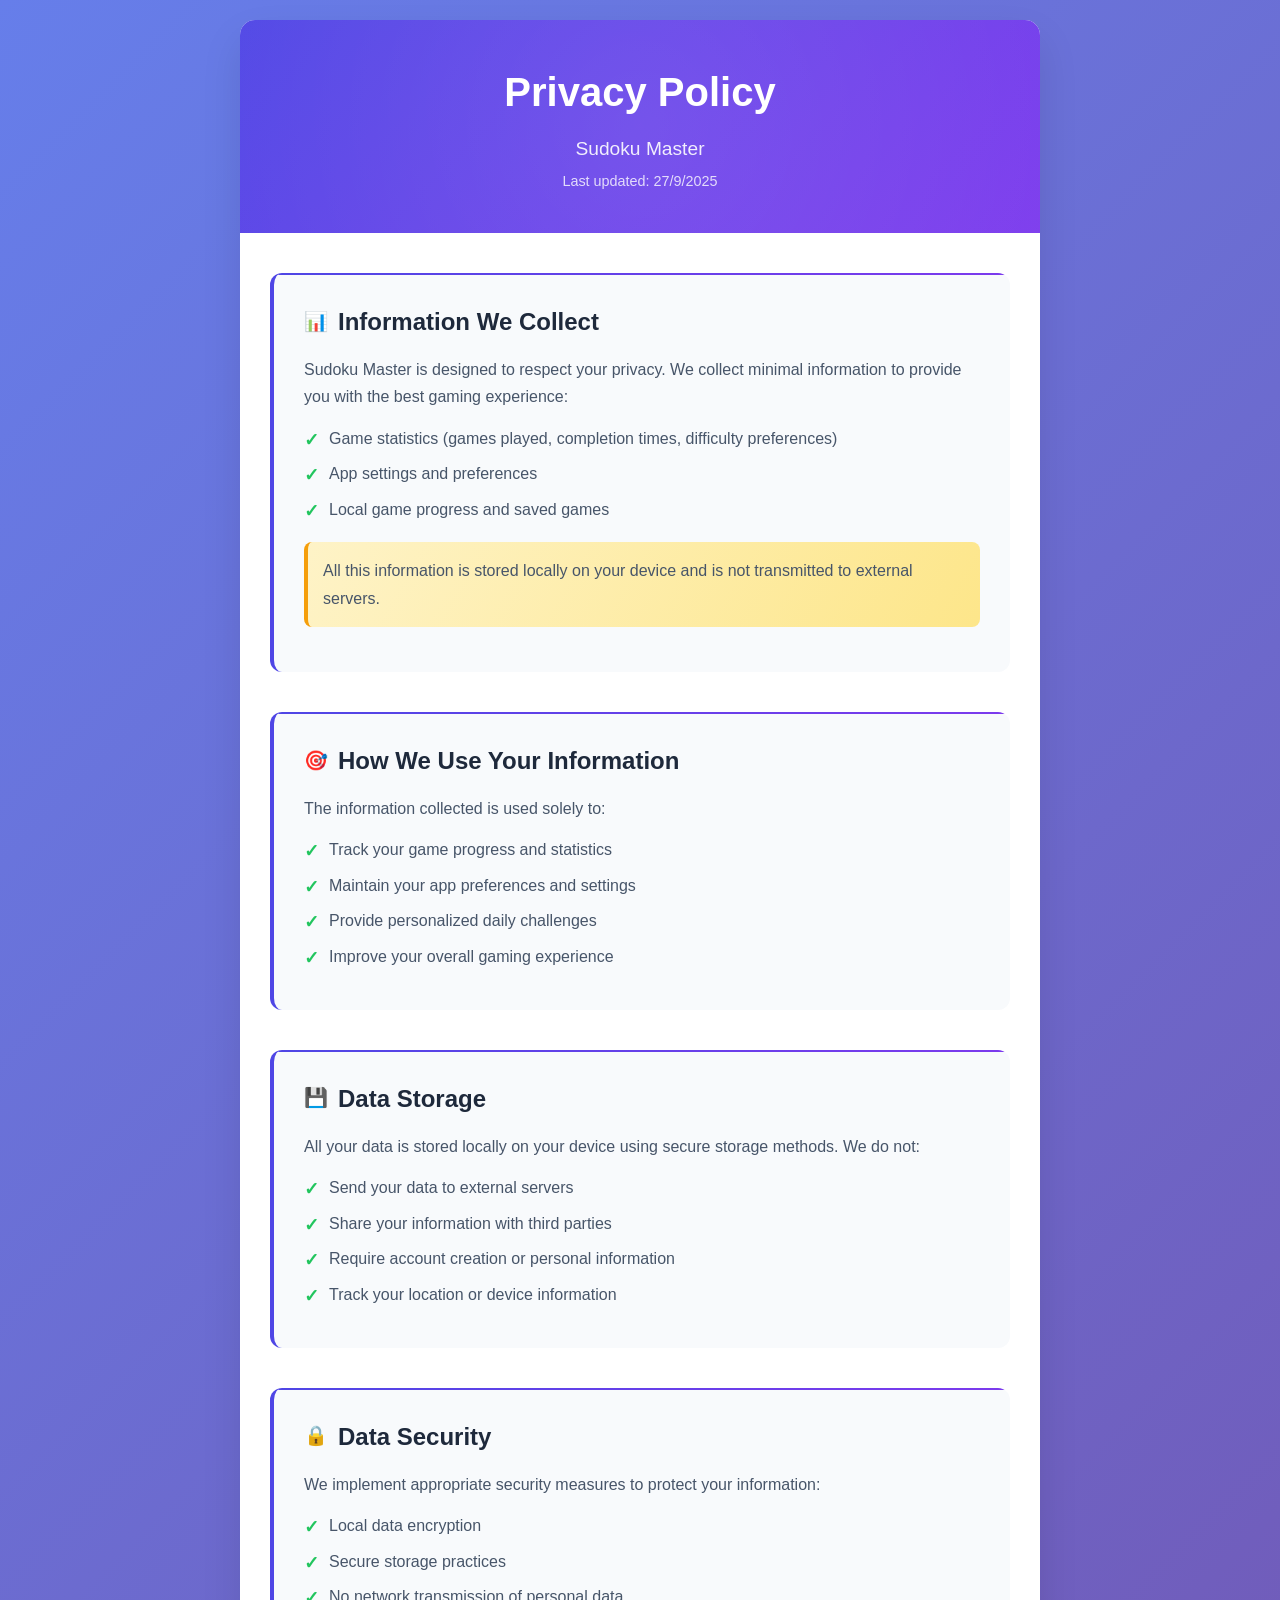
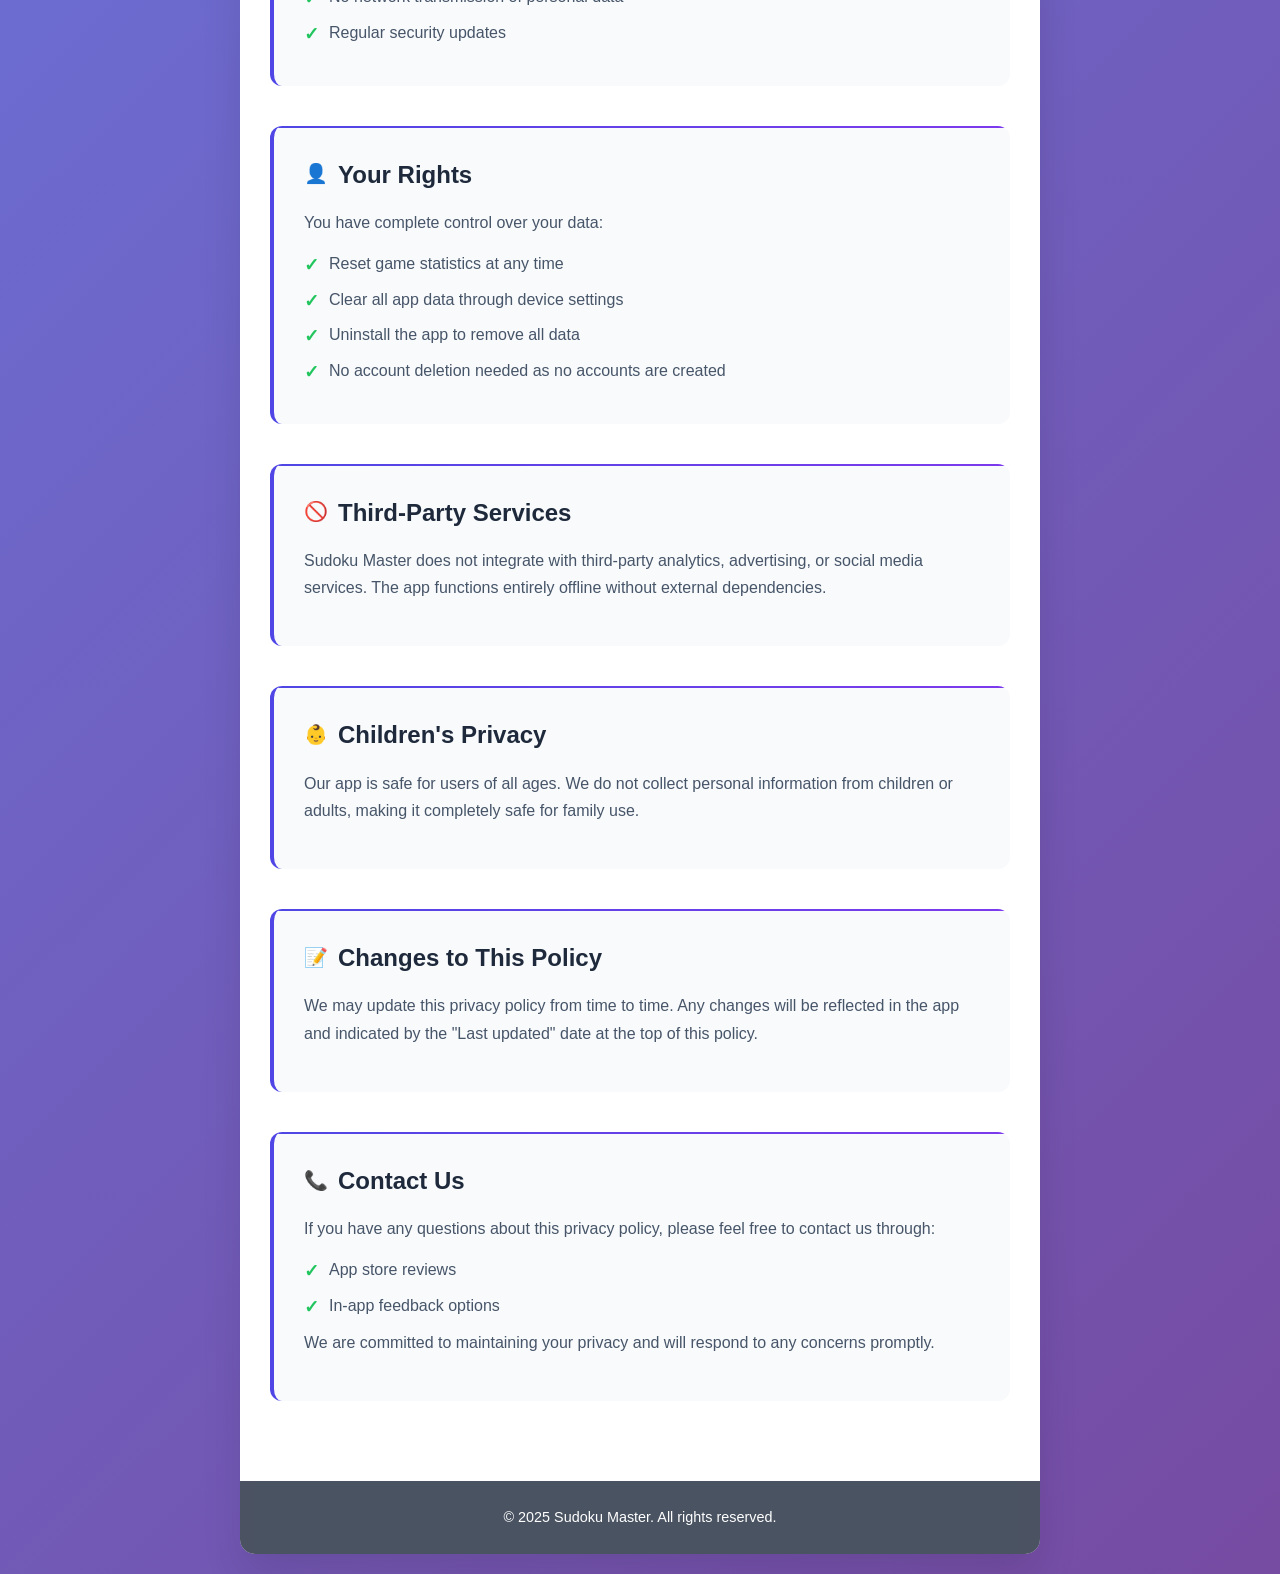
==== index.html @ 76842a38 "Rename privacy-policy.html to index.html" ====
<!DOCTYPE html>
<html lang="en">
<head>
    <meta charset="UTF-8">
    <meta name="viewport" content="width=device-width, initial-scale=1.0">
    <title>Privacy Policy - Sudoku Master</title>
    <link rel="stylesheet" href="privacy-policy.css">
</head>
<body>
    <div class="container">
        <header>
            <h1>Privacy Policy</h1>
            <p class="app-name">Sudoku Master</p>
            <p class="last-updated">Last updated: 27/9/2025</p>
        </header>

        <main>
            <section class="policy-section">
                <h2>Information We Collect</h2>
                <p>Sudoku Master is designed to respect your privacy. We collect minimal information to provide you with the best gaming experience:</p>
                <ul>
                    <li>Game statistics (games played, completion times, difficulty preferences)</li>
                    <li>App settings and preferences</li>
                    <li>Local game progress and saved games</li>
                </ul>
                <p class="highlight">All this information is stored locally on your device and is not transmitted to external servers.</p>
            </section>

            <section class="policy-section">
                <h2>How We Use Your Information</h2>
                <p>The information collected is used solely to:</p>
                <ul>
                    <li>Track your game progress and statistics</li>
                    <li>Maintain your app preferences and settings</li>
                    <li>Provide personalized daily challenges</li>
                    <li>Improve your overall gaming experience</li>
                </ul>
            </section>

            <section class="policy-section">
                <h2>Data Storage</h2>
                <p>All your data is stored locally on your device using secure storage methods. We do not:</p>
                <ul>
                    <li>Send your data to external servers</li>
                    <li>Share your information with third parties</li>
                    <li>Require account creation or personal information</li>
                    <li>Track your location or device information</li>
                </ul>
            </section>

            <section class="policy-section">
                <h2>Data Security</h2>
                <p>We implement appropriate security measures to protect your information:</p>
                <ul>
                    <li>Local data encryption</li>
                    <li>Secure storage practices</li>
                    <li>No network transmission of personal data</li>
                    <li>Regular security updates</li>
                </ul>
            </section>

            <section class="policy-section">
                <h2>Your Rights</h2>
                <p>You have complete control over your data:</p>
                <ul>
                    <li>Reset game statistics at any time</li>
                    <li>Clear all app data through device settings</li>
                    <li>Uninstall the app to remove all data</li>
                    <li>No account deletion needed as no accounts are created</li>
                </ul>
            </section>

            <section class="policy-section">
                <h2>Third-Party Services</h2>
                <p>Sudoku Master does not integrate with third-party analytics, advertising, or social media services. The app functions entirely offline without external dependencies.</p>
            </section>

            <section class="policy-section">
                <h2>Children's Privacy</h2>
                <p>Our app is safe for users of all ages. We do not collect personal information from children or adults, making it completely safe for family use.</p>
            </section>

            <section class="policy-section">
                <h2>Changes to This Policy</h2>
                <p>We may update this privacy policy from time to time. Any changes will be reflected in the app and indicated by the "Last updated" date at the top of this policy.</p>
            </section>

            <section class="policy-section">
                <h2>Contact Us</h2>
                <p>If you have any questions about this privacy policy, please feel free to contact us through:</p>
                <ul>
                    <li>App store reviews</li>
                    <li>In-app feedback options</li>
                </ul>
                <p>We are committed to maintaining your privacy and will respond to any concerns promptly.</p>
            </section>
        </main>

        <footer>
            <p>&copy; 2025 Sudoku Master. All rights reserved.</p>
        </footer>
    </div>
</body>
</html>
---- privacy-policy.css ----
/* Reset and base styles */
* {
    margin: 0;
    padding: 0;
    box-sizing: border-box;
}

body {
    font-family: 'Segoe UI', Tahoma, Geneva, Verdana, sans-serif;
    line-height: 1.6;
    color: #333;
    background: linear-gradient(135deg, #667eea 0%, #764ba2 100%);
    min-height: 100vh;
    padding: 20px;
}

/* Container */
.container {
    max-width: 800px;
    margin: 0 auto;
    background: #fff;
    border-radius: 15px;
    box-shadow: 0 20px 40px rgba(0, 0, 0, 0.1);
    overflow: hidden;
    animation: fadeInUp 0.8s ease-out;
}

@keyframes fadeInUp {
    from {
        opacity: 0;
        transform: translateY(30px);
    }
    to {
        opacity: 1;
        transform: translateY(0);
    }
}

/* Header */
header {
    background: linear-gradient(135deg, #4f46e5 0%, #7c3aed 100%);
    color: white;
    padding: 40px 30px;
    text-align: center;
    position: relative;
    overflow: hidden;
}

header::before {
    content: '';
    position: absolute;
    top: -50%;
    left: -50%;
    width: 200%;
    height: 200%;
    background: radial-gradient(circle, rgba(255,255,255,0.1) 0%, transparent 70%);
    animation: rotate 20s linear infinite;
}

@keyframes rotate {
    from { transform: rotate(0deg); }
    to { transform: rotate(360deg); }
}

header h1 {
    font-size: 2.5rem;
    font-weight: 700;
    margin-bottom: 10px;
    position: relative;
    z-index: 1;
}

.app-name {
    font-size: 1.2rem;
    font-weight: 500;
    opacity: 0.9;
    margin-bottom: 5px;
    position: relative;
    z-index: 1;
}

.last-updated {
    font-size: 0.9rem;
    opacity: 0.8;
    position: relative;
    z-index: 1;
}

/* Main content */
main {
    padding: 40px 30px;
}

/* Policy sections */
.policy-section {
    margin-bottom: 40px;
    padding: 30px;
    background: #f8fafc;
    border-radius: 12px;
    border-left: 4px solid #4f46e5;
    transition: all 0.3s ease;
    position: relative;
    overflow: hidden;
}

.policy-section:hover {
    transform: translateY(-2px);
    box-shadow: 0 10px 25px rgba(0, 0, 0, 0.1);
}

.policy-section::before {
    content: '';
    position: absolute;
    top: 0;
    left: 0;
    right: 0;
    height: 2px;
    background: linear-gradient(90deg, #4f46e5, #7c3aed, #4f46e5);
    background-size: 200% 100%;
    animation: shimmer 3s ease-in-out infinite;
}

@keyframes shimmer {
    0%, 100% { background-position: 200% 0; }
    50% { background-position: -200% 0; }
}

.policy-section h2 {
    color: #1e293b;
    font-size: 1.5rem;
    font-weight: 600;
    margin-bottom: 15px;
    display: flex;
    align-items: center;
}

.policy-section h2::before {
    content: '🔒';
    margin-right: 10px;
    font-size: 1.2rem;
}

.policy-section:nth-child(1) h2::before { content: '📊'; }
.policy-section:nth-child(2) h2::before { content: '🎯'; }
.policy-section:nth-child(3) h2::before { content: '💾'; }
.policy-section:nth-child(4) h2::before { content: '🔒'; }
.policy-section:nth-child(5) h2::before { content: '👤'; }
.policy-section:nth-child(6) h2::before { content: '🚫'; }
.policy-section:nth-child(7) h2::before { content: '👶'; }
.policy-section:nth-child(8) h2::before { content: '📝'; }
.policy-section:nth-child(9) h2::before { content: '📞'; }

.policy-section p {
    margin-bottom: 15px;
    color: #475569;
    line-height: 1.7;
}

.policy-section ul {
    list-style: none;
    padding-left: 0;
}

.policy-section li {
    margin-bottom: 10px;
    padding-left: 25px;
    position: relative;
    color: #475569;
    line-height: 1.6;
}

.policy-section li::before {
    content: '✓';
    position: absolute;
    left: 0;
    color: #22c55e;
    font-weight: bold;
    font-size: 1.1rem;
}

/* Highlight text */
.highlight {
    background: linear-gradient(120deg, #fef3c7 0%, #fde68a 100%);
    padding: 15px;
    border-radius: 8px;
    border-left: 4px solid #f59e0b;
    font-weight: 500;
    color: #92400e;
    margin: 20px 0;
}

/* Footer */
footer {
    background: #1e293b;
    color: white;
    text-align: center;
    padding: 25px;
    font-size: 0.9rem;
    opacity: 0.8;
}

/* Responsive design */
@media (max-width: 768px) {
    body {
        padding: 10px;
    }

    .container {
        border-radius: 10px;
    }

    header {
        padding: 30px 20px;
    }

    header h1 {
        font-size: 2rem;
    }

    main {
        padding: 30px 20px;
    }

    .policy-section {
        padding: 20px;
        margin-bottom: 25px;
    }

    .policy-section h2 {
        font-size: 1.3rem;
    }
}

@media (max-width: 480px) {
    header h1 {
        font-size: 1.8rem;
    }

    .app-name {
        font-size: 1rem;
    }

    .policy-section {
        padding: 15px;
    }

    .policy-section h2 {
        font-size: 1.2rem;
    }
}

/* Smooth scrolling */
html {
    scroll-behavior: smooth;
}

/* Print styles */
@media print {
    body {
        background: white;
        padding: 0;
    }

    .container {
        box-shadow: none;
        border-radius: 0;
    }

    header {
        background: #4f46e5 !important;
        -webkit-print-color-adjust: exact;
        color-adjust: exact;
    }

    .policy-section {
        break-inside: avoid;
        box-shadow: none;
    }
}
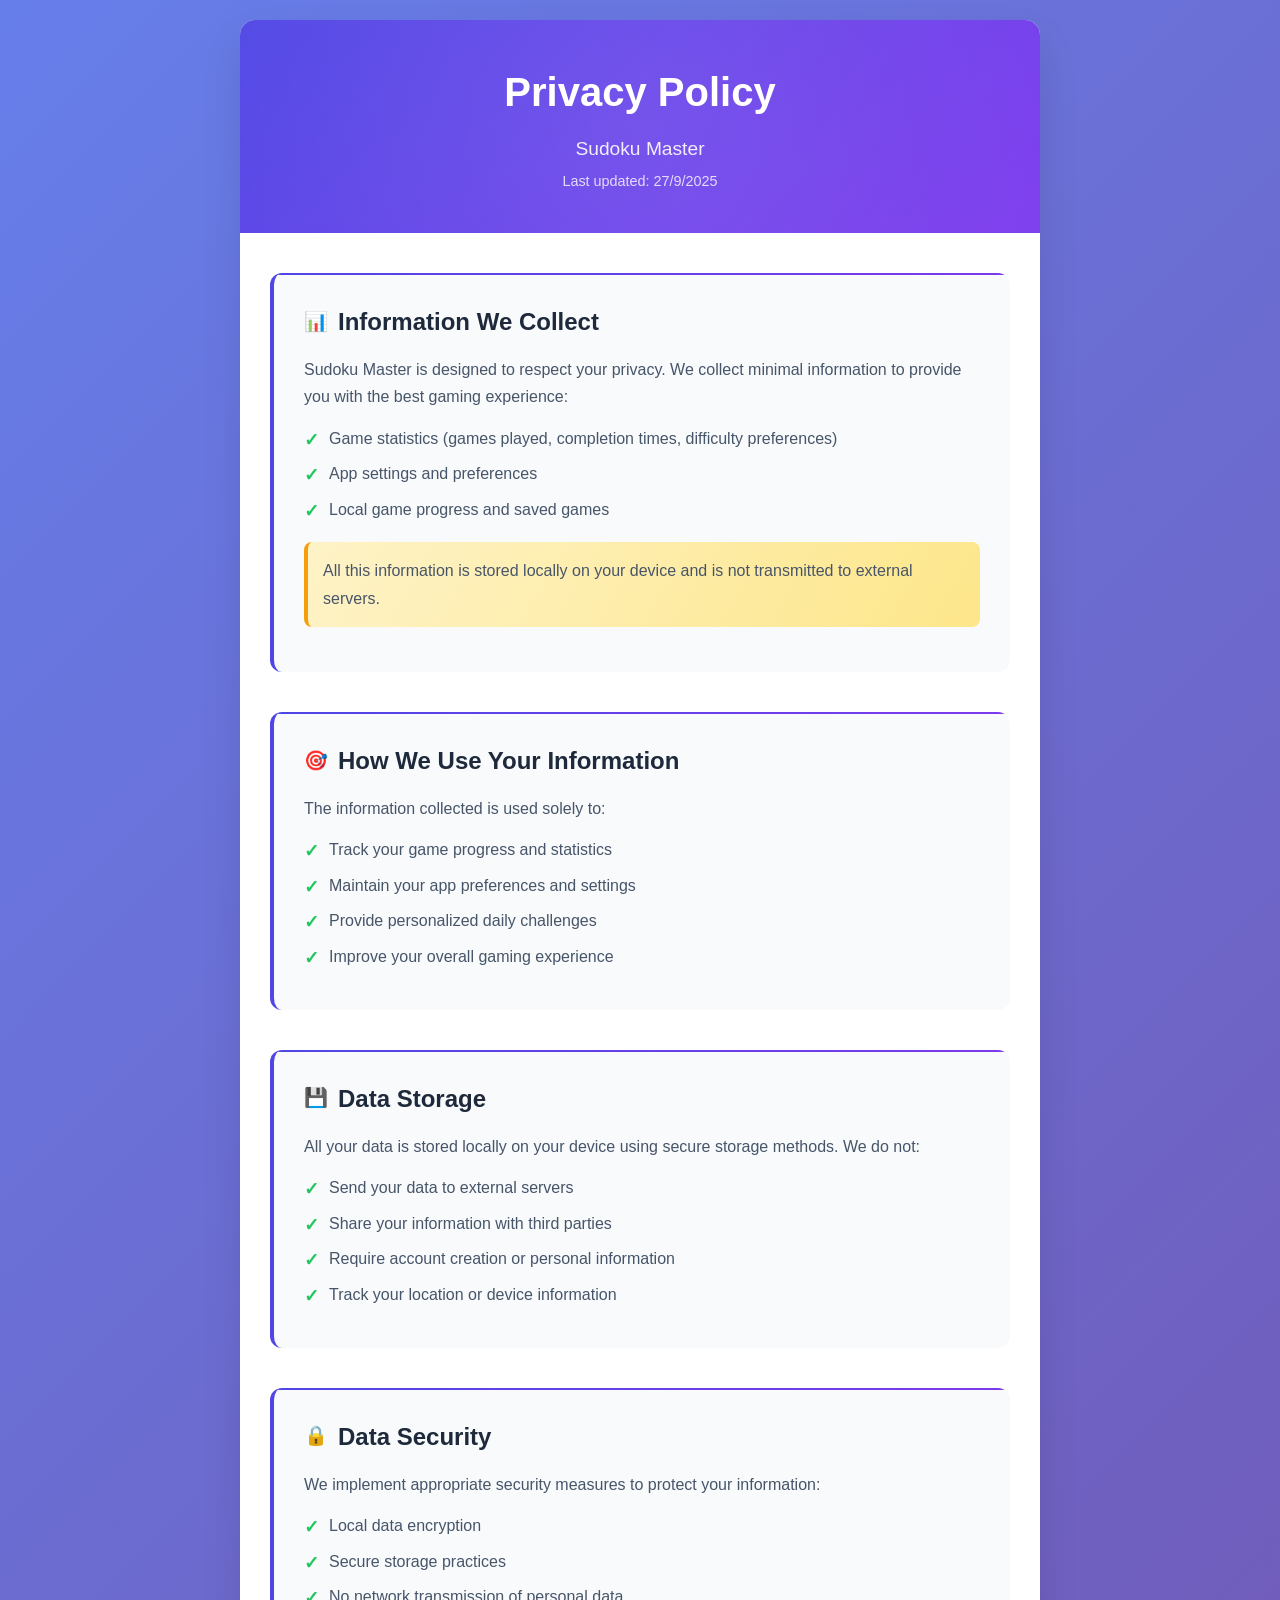
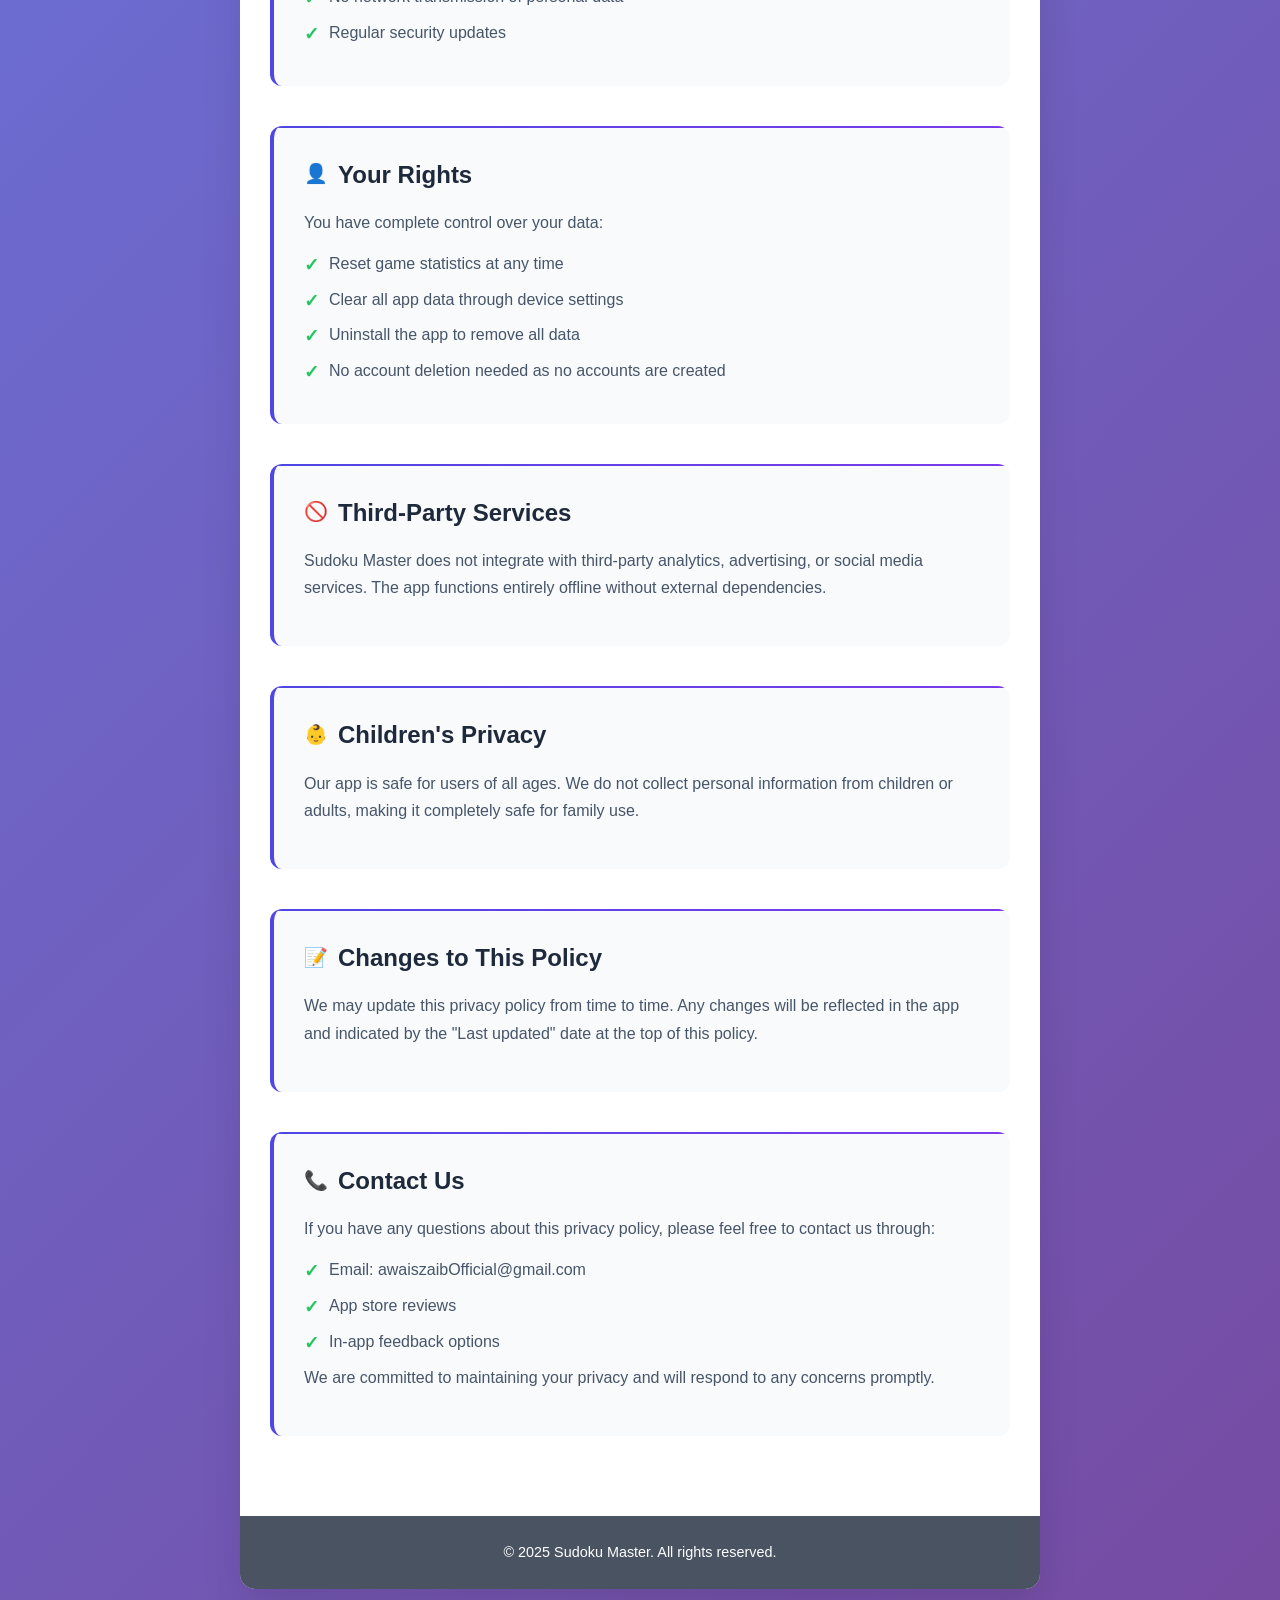
==== commit f4bf5267: "Update index.html" ====
--- a/index.html
+++ b/index.html
@@ -89,6 +89,7 @@
                 <h2>Contact Us</h2>
                 <p>If you have any questions about this privacy policy, please feel free to contact us through:</p>
                 <ul>
+                    <li>Email: awaiszaibOfficial@gmail.com</li>
                     <li>App store reviews</li>
                     <li>In-app feedback options</li>
                 </ul>
